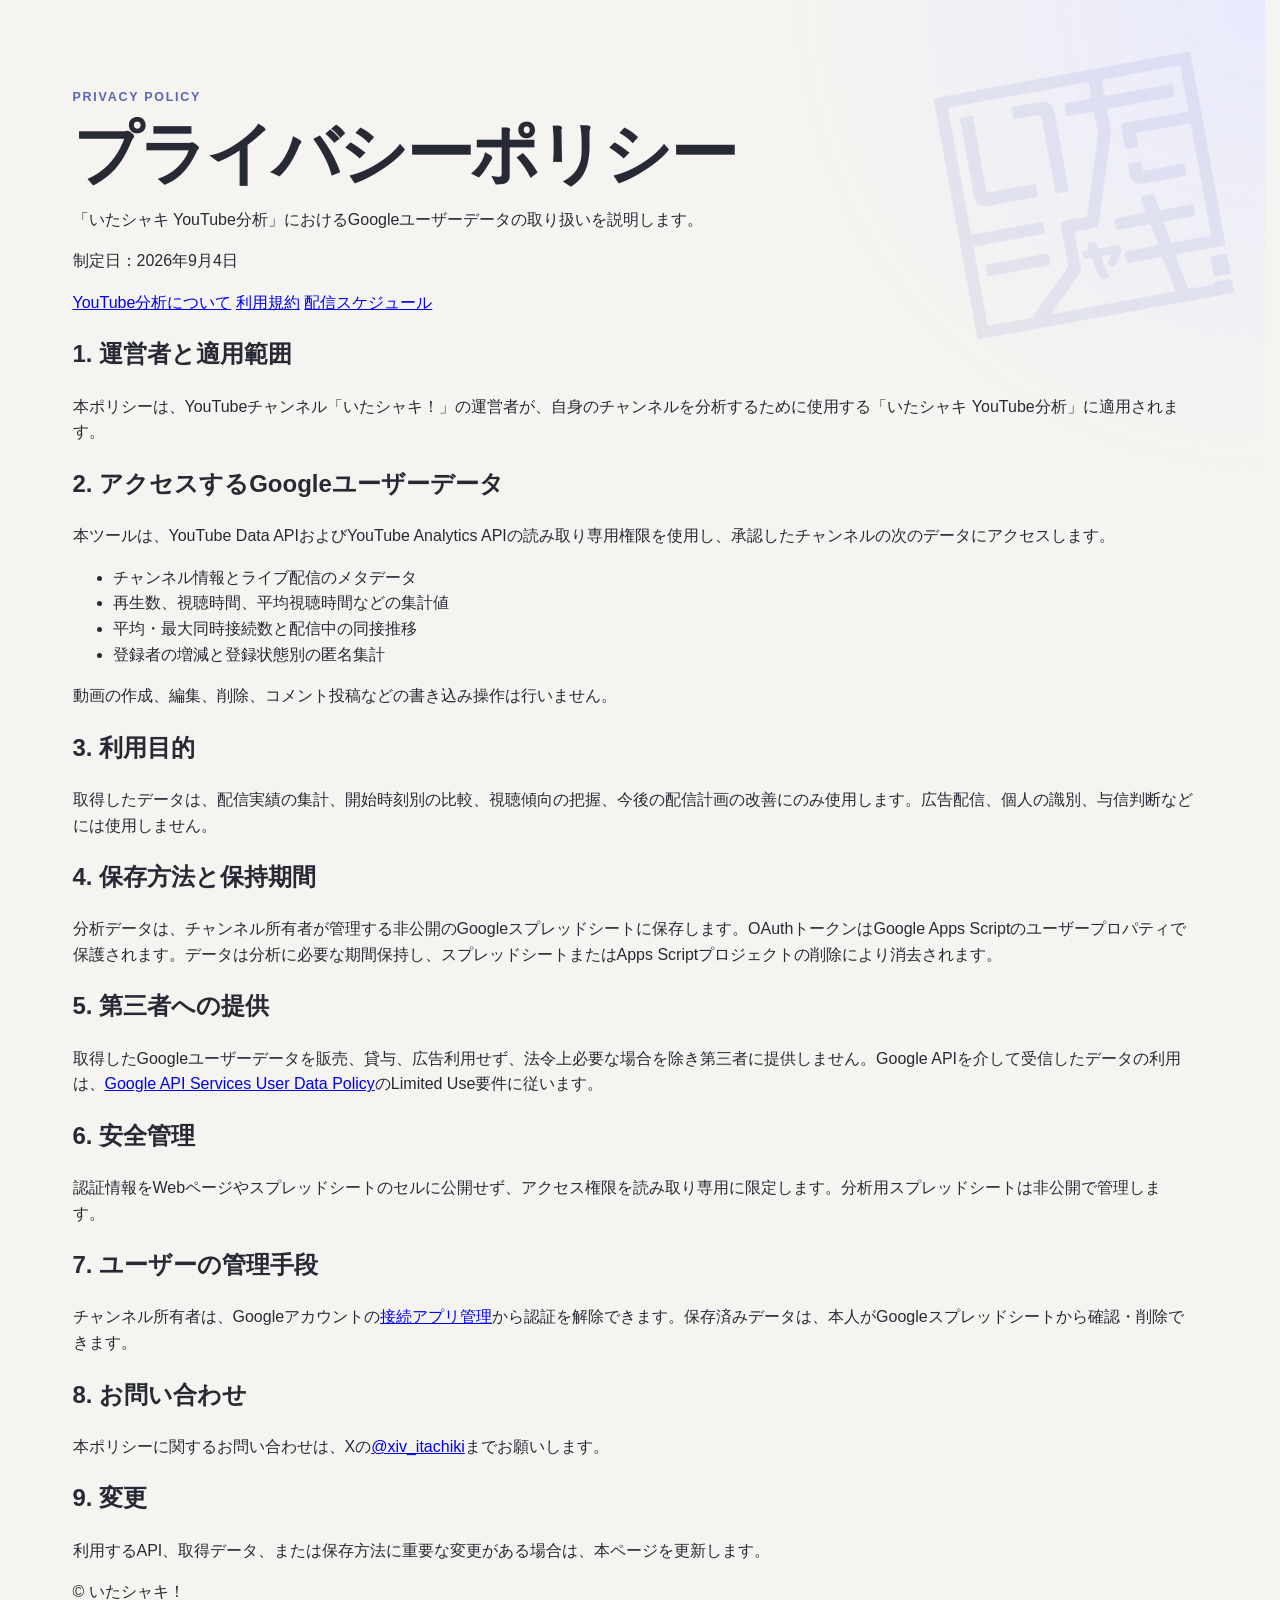
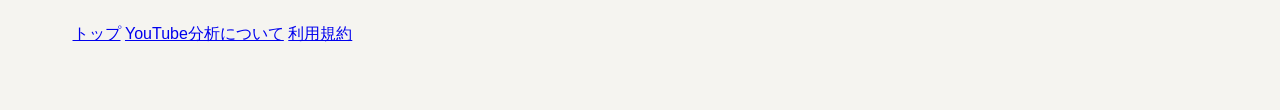
==== public/privacy/index.html @ 2e793034 "Add YouTube analytics privacy policy" ====
<!doctype html>
<html lang="ja">
  <head>
    <meta charset="utf-8">
    <meta name="viewport" content="width=device-width, initial-scale=1">
    <meta name="description" content="いたシャキ YouTube分析のプライバシーポリシーです。">
    <meta name="robots" content="index,follow">
    <link rel="canonical" href="https://itashaki-schedule.pages.dev/privacy/">
    <title>プライバシーポリシー | いたシャキ YouTube分析</title>
    <link rel="icon" href="../favicon.png?v=2" type="image/png" sizes="512x512">
    <link rel="stylesheet" href="../style.css?v=11">
  </head>
  <body>
    <main class="site-shell info-shell">
      <header class="info-hero">
        <p class="eyebrow">PRIVACY POLICY</p>
        <h1 class="info-title">プライバシーポリシー</h1>
        <p class="info-lead">「いたシャキ YouTube分析」におけるGoogleユーザーデータの取り扱いを説明します。</p>
        <p class="policy-meta">制定日：2026年9月4日</p>
        <nav class="info-nav" aria-label="関連ページ">
          <a href="/youtube-analytics/">YouTube分析について</a>
          <a href="/terms/">利用規約</a>
          <a href="/">配信スケジュール</a>
        </nav>
      </header>

      <div class="info-content">
        <section class="info-section">
          <h2>1. 運営者と適用範囲</h2>
          <p>本ポリシーは、YouTubeチャンネル「いたシャキ！」の運営者が、自身のチャンネルを分析するために使用する「いたシャキ YouTube分析」に適用されます。</p>
        </section>

        <section class="info-section">
          <h2>2. アクセスするGoogleユーザーデータ</h2>
          <p>本ツールは、YouTube Data APIおよびYouTube Analytics APIの読み取り専用権限を使用し、承認したチャンネルの次のデータにアクセスします。</p>
          <ul>
            <li>チャンネル情報とライブ配信のメタデータ</li>
            <li>再生数、視聴時間、平均視聴時間などの集計値</li>
            <li>平均・最大同時接続数と配信中の同接推移</li>
            <li>登録者の増減と登録状態別の匿名集計</li>
          </ul>
          <p>動画の作成、編集、削除、コメント投稿などの書き込み操作は行いません。</p>
        </section>

        <section class="info-section">
          <h2>3. 利用目的</h2>
          <p>取得したデータは、配信実績の集計、開始時刻別の比較、視聴傾向の把握、今後の配信計画の改善にのみ使用します。広告配信、個人の識別、与信判断などには使用しません。</p>
        </section>

        <section class="info-section">
          <h2>4. 保存方法と保持期間</h2>
          <p>分析データは、チャンネル所有者が管理する非公開のGoogleスプレッドシートに保存します。OAuthトークンはGoogle Apps Scriptのユーザープロパティで保護されます。データは分析に必要な期間保持し、スプレッドシートまたはApps Scriptプロジェクトの削除により消去されます。</p>
        </section>

        <section class="info-section">
          <h2>5. 第三者への提供</h2>
          <p>取得したGoogleユーザーデータを販売、貸与、広告利用せず、法令上必要な場合を除き第三者に提供しません。Google APIを介して受信したデータの利用は、<a class="text-link" href="https://developers.google.com/terms/api-services-user-data-policy" rel="noopener noreferrer">Google API Services User Data Policy</a>のLimited Use要件に従います。</p>
        </section>

        <section class="info-section">
          <h2>6. 安全管理</h2>
          <p>認証情報をWebページやスプレッドシートのセルに公開せず、アクセス権限を読み取り専用に限定します。分析用スプレッドシートは非公開で管理します。</p>
        </section>

        <section class="info-section">
          <h2>7. ユーザーの管理手段</h2>
          <p>チャンネル所有者は、Googleアカウントの<a class="text-link" href="https://myaccount.google.com/permissions" rel="noopener noreferrer">接続アプリ管理</a>から認証を解除できます。保存済みデータは、本人がGoogleスプレッドシートから確認・削除できます。</p>
        </section>

        <section class="info-section contact-card">
          <h2>8. お問い合わせ</h2>
          <p>本ポリシーに関するお問い合わせは、Xの<a class="text-link" href="https://x.com/xiv_itachiki" rel="noopener noreferrer">@xiv_itachiki</a>までお願いします。</p>
        </section>

        <section class="info-section">
          <h2>9. 変更</h2>
          <p>利用するAPI、取得データ、または保存方法に重要な変更がある場合は、本ページを更新します。</p>
        </section>
      </div>

      <footer class="site-footer">
        <p>© いたシャキ！</p>
        <nav aria-label="サイト情報">
          <a href="/">トップ</a>
          <a href="/youtube-analytics/">YouTube分析について</a>
          <a href="/terms/">利用規約</a>
        </nav>
      </footer>
    </main>
  </body>
</html>
---- public/style.css ----
:root {
  --color-page: #f5f4f0;
  --color-surface: #ffffff;
  --color-ink: #272a35;
  --color-muted: #667085;
  --color-border: #e3e5e9;
  --color-accent: #5d63b9;
  --color-accent-hover: #4c52a3;
  --color-accent-soft: #eef0ff;
  --color-upcoming: #2864a8;
  --color-upcoming-soft: #eaf3ff;
  --color-live: #c64755;
  --color-live-soft: #fff0f2;
  --color-archive: #7b5b00;
  --color-archive-soft: #fff2b8;
  --color-official-link: #343741;
  --color-official-link-hover: #20232b;
  --color-category-main: #5d63b9;
  --color-category-main-soft: #eef0ff;
  --color-category-special: #b83245;
  --color-category-special-soft: #fff0f2;
  --color-category-official: #272a35;
  --color-category-official-soft: #f0f1f3;
  --color-official-content: #e2e4e7;
  --color-category-default: #667085;
  --color-category-default-soft: #f5f6f7;
  --color-shadow: rgba(41, 45, 76, 0.1);
  --radius-card: 1.25rem;
  --radius-pill: 999px;
  --content-width: 1120px;
}

* { box-sizing: border-box; }

html { background: var(--color-page); scrollbar-gutter: stable; }

body {
  min-width: 320px;
  margin: 0;
  color: var(--color-ink);
  background: radial-gradient(circle at 100% 0, #e9eafd 0, transparent 30rem), var(--color-page);
  font-family: -apple-system, BlinkMacSystemFont, "Hiragino Kaku Gothic ProN", "Yu Gothic", Meiryo, sans-serif;
  line-height: 1.6;
}

body::before {
  position: fixed;
  z-index: 0;
  top: 1.25rem;
  right: 1.25rem;
  width: clamp(13rem, 28vw, 22rem);
  aspect-ratio: 1;
  background: url("brand-watermark.png") center / contain no-repeat;
  opacity: .1;
  pointer-events: none;
  content: "";
}

button, a { font: inherit; }

.site-shell { position: relative; z-index: 1; width: min(calc(100% - 2rem), var(--content-width)); margin: 0 auto; padding: clamp(2.5rem, 7vw, 5.5rem) 0 4rem; }

.hero { margin-bottom: clamp(2rem, 5vw, 3.75rem); }
.eyebrow { margin: 0 0 .5rem; color: var(--color-accent); font-size: .78rem; font-weight: 800; letter-spacing: .14em; }
h1, h2, h3, p { overflow-wrap: anywhere; }
h1 { margin: 0; font-size: clamp(2.25rem, 7vw, 4.25rem); letter-spacing: -.05em; line-height: 1.1; }
.title-break { display: inline; white-space: nowrap; }
.notices { min-height: 8.125rem; max-width: 55rem; margin-top: 1.35rem; padding: .9rem 1rem; border-left: 3px solid var(--color-accent); background: rgba(255,255,255,.62); }
.notices-title { margin: 0 0 .25rem; color: var(--color-accent); font-size: .82rem; font-weight: 850; letter-spacing: .08em; }
.notices-list { margin: 0; padding-left: 1.25rem; color: var(--color-muted); font-size: .92rem; }
.notices-list li + li { margin-top: .15rem; }
.notice-item-title { color: var(--color-ink); }
.section-heading { display: flex; align-items: end; justify-content: flex-end; gap: 1.25rem; margin-bottom: 1.5rem; }

.filters { display: flex; flex-wrap: wrap; gap: .5rem; justify-content: flex-end; }
.filter-button {
  min-height: 2.65rem;
  padding: .5rem .9rem;
  border: 1px solid var(--color-border);
  border-radius: var(--radius-pill);
  color: var(--color-ink);
  background: var(--color-surface);
  cursor: pointer;
  font-weight: 700;
}
.filter-button:hover { border-color: var(--color-accent); color: var(--color-accent); }
.filter-button.is-active { border-color: var(--color-accent); color: #fff; background: var(--color-accent); }
.filter-button:focus-visible, .youtube-link:focus-visible { outline: 3px solid #252a70; outline-offset: 3px; }

.schedule-message { min-height: 1.6em; margin: 0 0 1rem; color: var(--color-muted); }
.schedule-message.is-error { padding: 1rem 1.1rem; border-left: 4px solid var(--color-live); border-radius: .5rem; color: #8a2632; background: var(--color-live-soft); }
.schedule-message.is-empty { padding: 1.25rem; border: 1px dashed var(--color-border); border-radius: var(--radius-card); background: rgba(255,255,255,.6); }

.schedule-grid { display: grid; grid-template-columns: repeat(auto-fit, minmax(min(100%, 17rem), 1fr)); gap: 1rem; }
.schedule-card { position: relative; display: flex; flex-direction: column; min-width: 0; min-height: 100%; padding: 1.25rem; border: 1px solid var(--color-border); border-radius: var(--radius-card); background: var(--color-surface); box-shadow: 0 8px 24px var(--color-shadow); }
.skeleton-card { min-height: 25rem; box-shadow: none; }
.skeleton-line { display: block; flex: none; border-radius: .25rem; background: #e9eaf0; }
.skeleton-date { order: -2; width: 48%; height: 2.85rem; margin-top: .75rem; }
.skeleton-time { order: -1; width: 58%; height: 1.55rem; margin-top: .65rem; }
.skeleton-category { order: -3; width: 4.8rem; height: 1.8rem; border-radius: 0; }
.skeleton-title { width: 76%; height: 1.65rem; margin-top: .85rem; }
.skeleton-content { width: 100%; height: 2.2rem; margin-top: .75rem; }
.skeleton-description { width: 88%; height: 2.8rem; margin-top: .75rem; }
.skeleton-button { width: 7.5rem; height: 2.55rem; margin-top: auto; border-radius: .65rem; }
.schedule-card.is-live { border: 2px solid var(--color-live); box-shadow: 0 10px 28px rgba(198, 71, 85, .15); }
.schedule-card.is-live::before { position: absolute; top: 0; left: 1.25rem; width: 3.5rem; height: 4px; border-radius: 0 0 99px 99px; background: var(--color-live); content: ""; }
.card-top { display: flex; align-items: start; justify-content: space-between; gap: .75rem; margin-bottom: .75rem; }
.date { margin: 0; color: var(--color-accent); font-size: 1.55rem; font-weight: 850; letter-spacing: -.04em; line-height: 1.1; }
.year { display: block; margin-bottom: .3rem; color: var(--color-muted); font-size: .72rem; font-weight: 750; letter-spacing: .06em; }
.weekday { margin-left: -.12em; }
.status { flex: none; margin: 0; padding: .18rem .55rem; border-radius: var(--radius-pill); font-size: .72rem; font-weight: 850; letter-spacing: .06em; }
.status-upcoming { color: var(--color-upcoming); background: var(--color-upcoming-soft); }
.status-live { color: #9e2231; background: var(--color-live-soft); }
.status-archive { color: var(--color-archive); background: var(--color-archive-soft); }
.status-official-active { color: #fff; background: var(--color-category-official); }
.time { margin: .65rem 0 1rem; color: var(--color-accent); font-size: 1.35rem; font-weight: 850; font-variant-numeric: tabular-nums; letter-spacing: -.03em; line-height: 1.2; }
.category { align-self: flex-start; margin: 0; padding: .2rem .6rem; border: 1px solid var(--color-category-default); border-radius: 0; color: var(--color-category-default); background: var(--color-category-default-soft); font-size: .82rem; font-weight: 750; }
.category-main { border-color: var(--color-category-main); color: var(--color-category-main); background: var(--color-category-main-soft); }
.category-special { border-color: var(--color-category-special); color: var(--color-category-special); background: var(--color-category-special-soft); }
.category-official { border-color: var(--color-category-official); color: var(--color-category-official); background: var(--color-category-official-soft); }
.title { margin: 0; color: var(--color-ink); font-size: 1.22rem; font-weight: 700; line-height: 1.4; white-space: pre-line; }
.content-name {
  margin: .65rem 0 0;
  padding: .4rem .6rem;
  border-left: 3px solid var(--color-accent);
  color: var(--color-ink);
  background: var(--color-accent-soft);
  font-weight: 400;
}
.schedule-card.is-official .content-name { border-left-color: var(--color-category-official); background: var(--color-official-content); }
.description { margin: .55rem 0 0; color: var(--color-muted); font-size: .94rem; white-space: pre-line; }
.card-footer { display: flex; flex-wrap: wrap; align-items: end; justify-content: space-between; gap: .65rem; min-height: 2.75rem; margin-top: auto; padding-top: 1.2rem; }
.updated-at { margin: 0 0 .1rem auto; color: var(--color-muted); font-size: .72rem; white-space: nowrap; }
.youtube-link { display: inline-flex; align-items: center; min-height: 2.55rem; padding: .45rem .8rem; border-radius: .65rem; color: #fff; background: var(--color-accent); font-size: .9rem; font-weight: 800; text-decoration: none; }
.youtube-link:hover { background: var(--color-accent-hover); }
.official-link { color: #fff; background: var(--color-official-link); }
.official-link:hover { background: var(--color-official-link-hover); }

@media (max-width: 620px) {
  body::before { top: .75rem; right: -1.75rem; width: 13rem; opacity: .065; }
  .site-shell { width: min(calc(100% - 1.25rem), var(--content-width)); padding-top: 2.4rem; }
  .title-break { display: block; }
  .notices { min-height: 12.25rem; }
  .section-heading { align-items: start; flex-direction: column; }
  .filters { width: 100%; justify-content: start; }
  .filter-button { flex: 1 1 auto; }
  .schedule-grid { grid-template-columns: 1fr; }
}

@media (max-width: 480px) {
  .notices { min-height: 15.5rem; }
}

@media (max-width: 400px) {
  .notices { min-height: 17rem; }
}

@media (max-width: 350px) {
  .notices { min-height: 19.5rem; }
}

@media (prefers-reduced-motion: reduce) { *, *::before, *::after { scroll-behavior: auto !important; transition: none !important; animation-duration: .01ms !important; } }
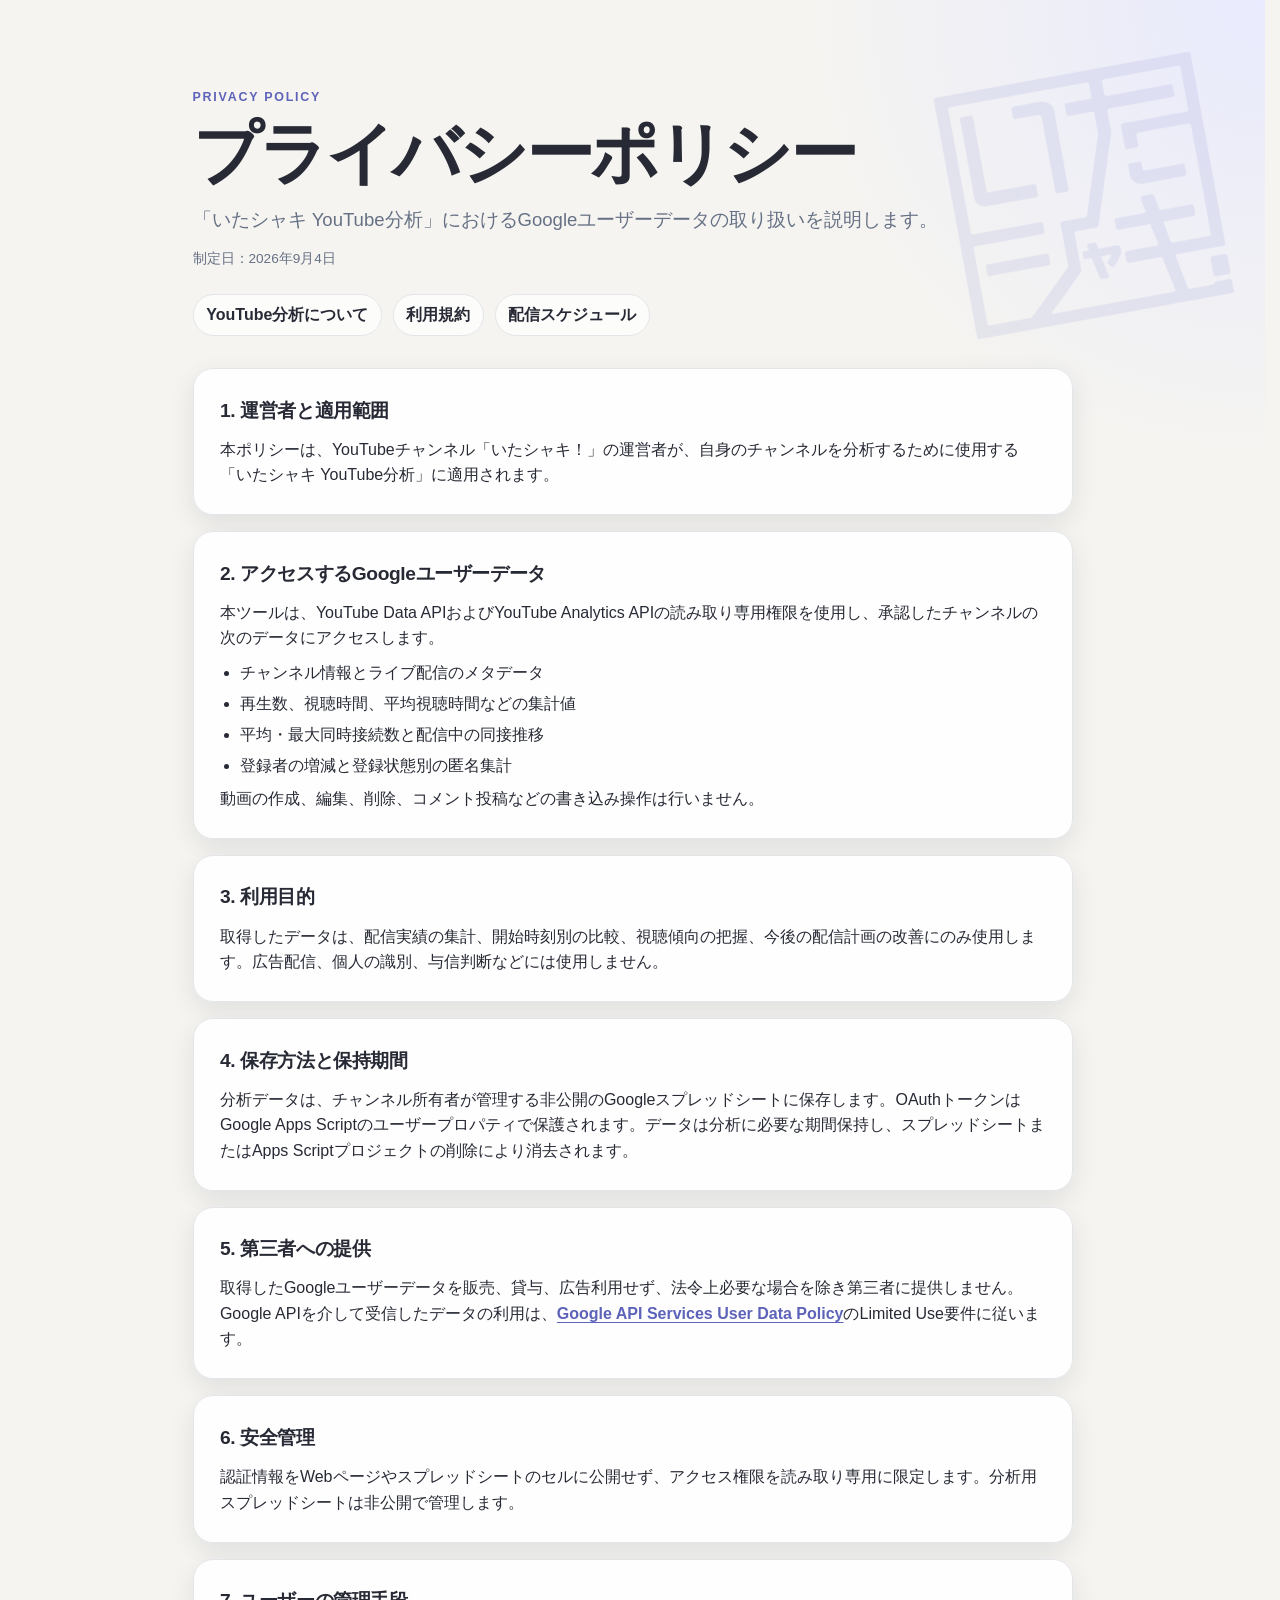
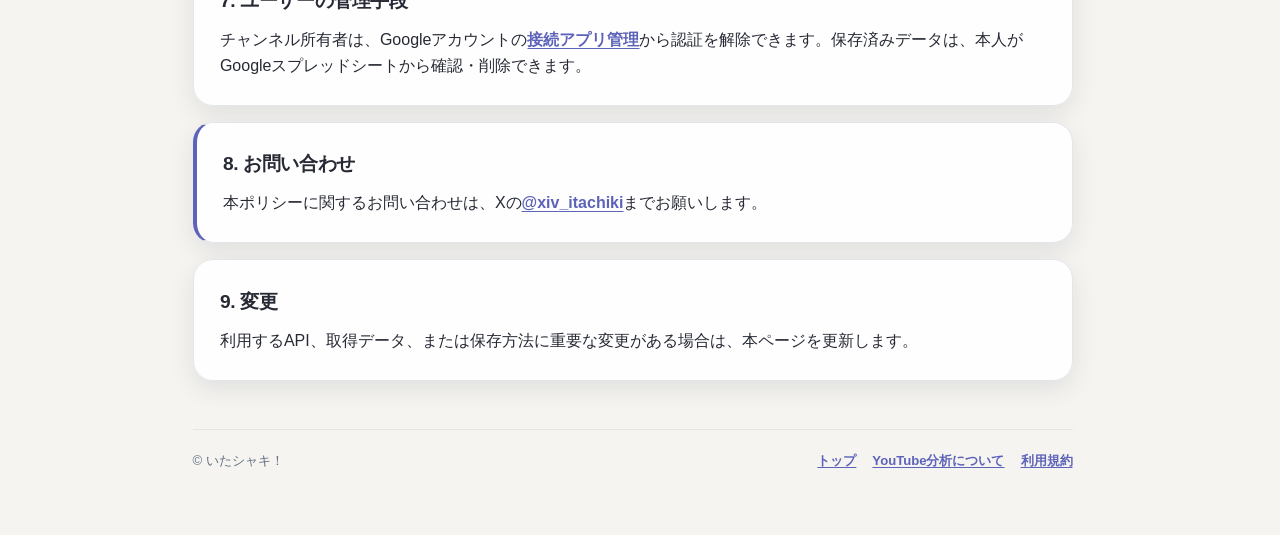
==== commit b064c6d7: "Exclude privacy page from search" ====
--- a/public/privacy/index.html
+++ b/public/privacy/index.html
@@ -4,7 +4,7 @@
     <meta charset="utf-8">
     <meta name="viewport" content="width=device-width, initial-scale=1">
     <meta name="description" content="いたシャキ YouTube分析のプライバシーポリシーです。">
-    <meta name="robots" content="index,follow">
+    <meta name="robots" content="noindex,nofollow,noarchive">
     <link rel="canonical" href="https://itashaki-schedule.pages.dev/privacy/">
     <title>プライバシーポリシー | いたシャキ YouTube分析</title>
     <link rel="icon" href="../favicon.png?v=2" type="image/png" sizes="512x512">
--- a/public/style.css
+++ b/public/style.css
@@ -136,6 +136,56 @@
 .official-link { color: #fff; background: var(--color-official-link); }
 .official-link:hover { background: var(--color-official-link-hover); }
 
+.site-footer {
+  display: flex;
+  align-items: center;
+  justify-content: space-between;
+  gap: 1rem;
+  margin-top: 3rem;
+  padding-top: 1.25rem;
+  border-top: 1px solid var(--color-border);
+  color: var(--color-muted);
+  font-size: .82rem;
+}
+.site-footer p { margin: 0; }
+.site-footer nav { display: flex; flex-wrap: wrap; justify-content: flex-end; gap: .65rem 1rem; }
+.site-footer a, .text-link { color: var(--color-accent); font-weight: 700; text-underline-offset: .18em; }
+.site-footer a:hover, .text-link:hover { color: var(--color-accent-hover); }
+
+.info-shell { max-width: 880px; }
+.info-hero { max-width: 48rem; margin-bottom: 2rem; }
+.info-title { margin-bottom: .9rem; }
+.info-lead { margin: 0; color: var(--color-muted); font-size: clamp(1rem, 2.5vw, 1.16rem); }
+.info-nav { display: flex; flex-wrap: wrap; gap: .65rem; margin: 1.5rem 0 0; }
+.info-nav a {
+  display: inline-flex;
+  align-items: center;
+  min-height: 2.55rem;
+  padding: .45rem .8rem;
+  border: 1px solid var(--color-border);
+  border-radius: var(--radius-pill);
+  color: var(--color-ink);
+  background: rgba(255,255,255,.72);
+  font-weight: 750;
+  text-decoration: none;
+}
+.info-nav a:hover { border-color: var(--color-accent); color: var(--color-accent); }
+.info-content { display: grid; gap: 1rem; }
+.info-section {
+  padding: clamp(1.15rem, 3vw, 1.65rem);
+  border: 1px solid var(--color-border);
+  border-radius: var(--radius-card);
+  background: rgba(255,255,255,.88);
+  box-shadow: 0 8px 24px var(--color-shadow);
+}
+.info-section h2 { margin: 0 0 .65rem; font-size: 1.2rem; letter-spacing: -.02em; }
+.info-section h3 { margin: 1rem 0 .35rem; font-size: 1rem; }
+.info-section p { margin: .45rem 0 0; }
+.info-section ul { margin: .55rem 0 0; padding-left: 1.25rem; }
+.info-section li + li { margin-top: .35rem; }
+.policy-meta { color: var(--color-muted); font-size: .85rem; }
+.contact-card { border-left: 4px solid var(--color-accent); }
+
 @media (max-width: 620px) {
   body::before { top: .75rem; right: -1.75rem; width: 13rem; opacity: .065; }
   .site-shell { width: min(calc(100% - 1.25rem), var(--content-width)); padding-top: 2.4rem; }
@@ -145,6 +195,8 @@
   .filters { width: 100%; justify-content: start; }
   .filter-button { flex: 1 1 auto; }
   .schedule-grid { grid-template-columns: 1fr; }
+  .site-footer { align-items: flex-start; flex-direction: column; }
+  .site-footer nav { justify-content: flex-start; }
 }
 
 @media (max-width: 480px) {
